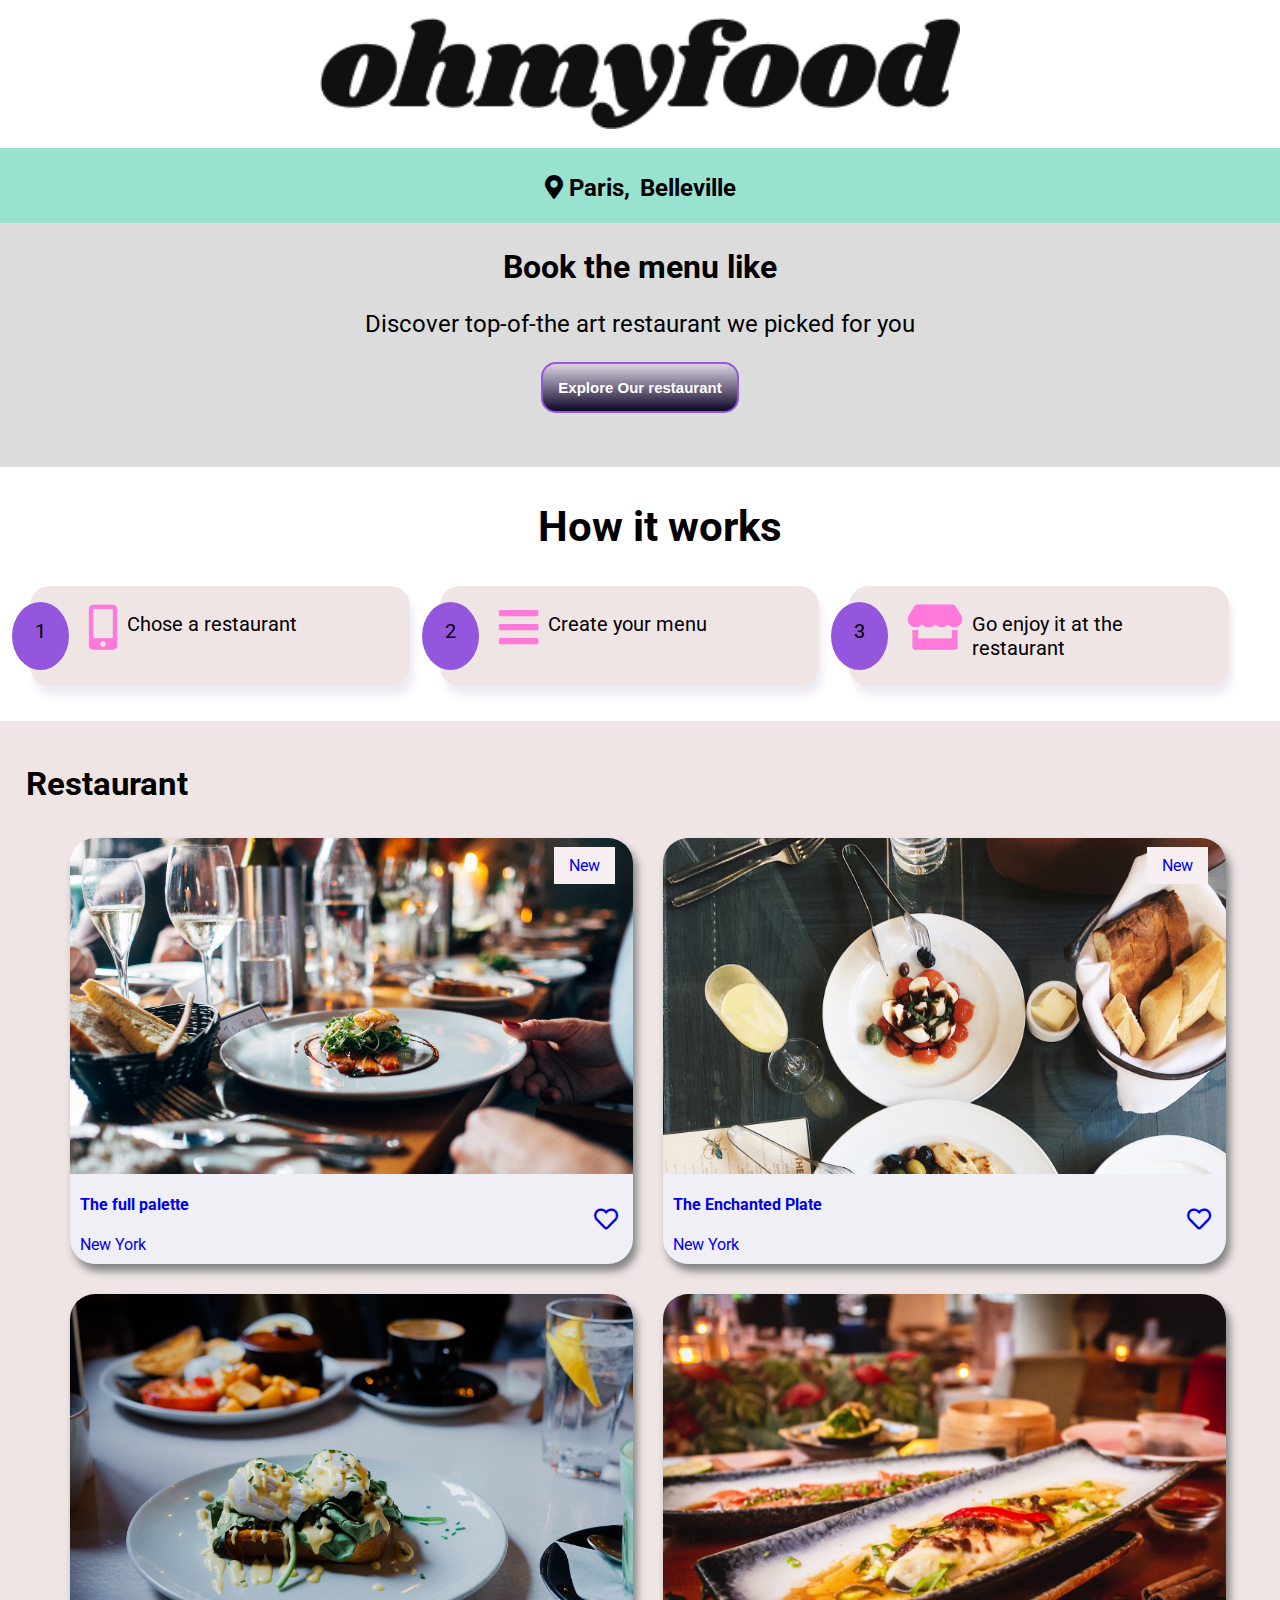
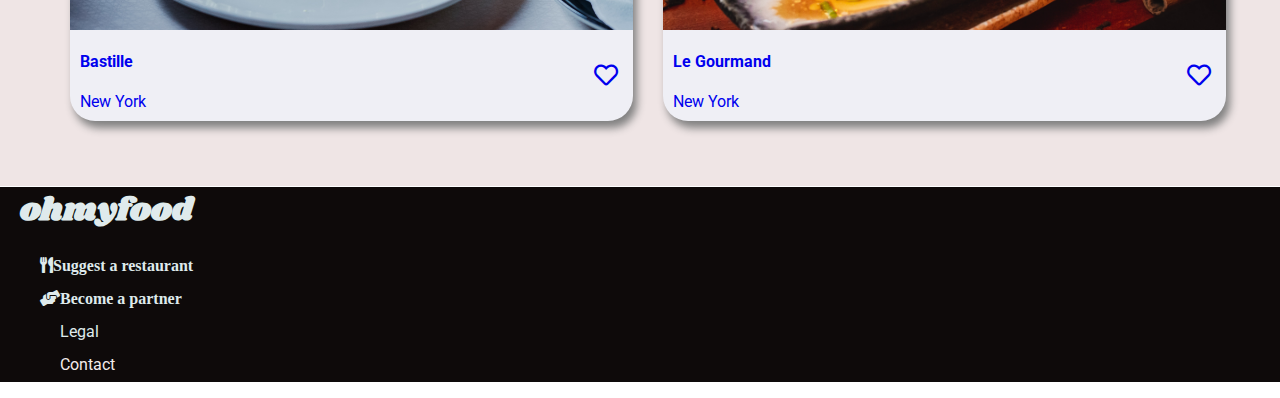
==== index.html @ cc421752 "first commit" ====
<!DOCTYPE html>
<html lang="en">
<head>
    
    <meta charset="UTF-8">
    <meta http-equiv="X-UA-Compatible" content="IE=edge">
    <meta name="viewport" content="width=device-width, initial-scale=1.0">
    <link rel="preconnect" href="https://fonts.googleapis.com">
    <link rel="preconnect" href="https://fonts.gstatic.com" crossorigin>
    <link href="https://fonts.googleapis.com/css2?family=Roboto:wght@300&family=Shrikhand&display=swap" rel="stylesheet">
    <link rel="preconnect" href="https://fonts.googleapis.com">
    <link rel="preconnect" href="https://fonts.gstatic.com" crossorigin>
    <link href="https://fonts.googleapis.com/css2?family=Shrikhand&display=swap" rel="stylesheet">
    <link rel="preconnect" href="https://fonts.googleapis.com">
    <link rel="preconnect" href="https://fonts.gstatic.com" crossorigin>
    <link href="https://fonts.googleapis.com/css2?family=Shrikhand&display=swap" rel="stylesheet">
    <link rel="stylesheet" href="style.css">
    <link rel="stylesheet" href="fontawesome-free-5.15.4-web/css/all.css">
    <link rel="stylesheet" href="desktop.css">
    <link rel="stylesheet" href="tablet.css">
    
    
    <title>ohmyfood</title>
</head>
<body>
    <header>
        <div class="logo">
            <img src="image/logo.png" alt="ohmyfood-logo">
        </div>

        <div class="location">
            
            <p><i class="fas fa-map-marker-alt"></i> Paris,<span class="paris-spac" >Belleville</span> </p>
            
        </div>

        <div class="booking">
            <h1> Book the menu like</h1>
            <p>Discover top-of-the art restaurant we picked for you</p>

            
            <button class="explore-btn">Explore Our restaurant</button>
            
        </div>

        
    </header>

    <!-- how it works section -->

    <section id="how-works">

        <h2>How it works</h2>

        <div class="btn-container">

        <div class="homePage-btn">
            <div class="number-icon">1</div>
            <div class="homePage-icon"><i class="fas fa-mobile-alt"></i></div>
            <div class="paragraph-btn">Chose a restaurant</div>  
        </div>
        <br>
        <div class="homePage-btn">
            <div class="number-icon">2</div>
            <div class="homePage-icon"><i class="fas fa-bars"></i></div>
            <div class="paragraph-btn">Create your menu</div>  
        </div>
        <br>
        <div class="homePage-btn">
            <div class="number-icon">3</div>
            <div class="homePage-icon"><i class="fas fa-store"></i></div>
            <div class="paragraph-btn">Go enjoy it at the restaurant</div>  
        </div>
    </div>

    </section>

            <!-- restaurant section -->

    <main id="main-secsion">

        <h1>Restaurant</h1>

        
        <div class="restaurant-container">


            <div class="restaurant-cards">
            <div class="image-card">
            <a href="full-palette.html">
                <div class="card-head">
                    <span class="lable-new">New</span>
                </div>
                <div class="card-details">
                    <div class="card-title">
                        <h4>The full palette</h4>
                        <span class="city">New York</span>
                    </div>
                    <span><i class="far fa-heart"></i></span>
                </div>
            </a>
            </div>
            </div>

              <div class="restaurant-cards">
            <div class="image-card">
            <a href="enchanted-plate.html">
                <div class="enchanted-plate">
                    <span class="lable-new">New</span>
                </div>
                <div class="card-details">
                    <div class="card-title">
                        <h4>The Enchanted Plate</h4>
                        <span class="city">New York</span>
                    </div>
                    <span><i class="far fa-heart"></i></span>
                </div>
            </a>
            </div>
              </div>

              <div class="restaurant-cards">
                <div class="image-card">
                <a href="bastille.html">
                    <div class="bastille">
                        <span></span>
                    </div>
                    <div class="card-details">
                        <div class="card-title">
                            <h4>Bastille</h4>
                            <span class="city">New York</span>
                        </div>
                        <span><i class="far fa-heart"></i></span>
                    </div>
                </a>
                </div>
                  </div>

                  <div class="restaurant-cards">
                    <div class="image-card">
                    <a href="le-gourmand.html">
                        <div class="le-gourmand">
                            <span></span>
                        </div>
                        <div class="card-details">
                            <div class="card-title">
                                <h4>Le Gourmand</h4>
                                <span class="city">New York</span>
                            </div>
                            <span><i class="far fa-heart"></i></span>
                        </div>
                    </a>
                    </div>
                      </div>

              
            
            
            </div>

    
            
        
    </main>

                    <!-- Footer section -->
    

        <footer>
            <h1>ohmyfood</h1>
            <ul>
              <li>  <i class="fas fa-utensils">Suggest a restaurant</i> </li>
              
              <li>  <i class="fas fa-hands-helping">Become a partner</i> </li>
              
              <li class="fot-but">Legal</li> 
               
              <li class="fot-but"><a href="mailto:magdy.zoki@gmail.com" target="blank">Contact</a></li>
            </ul>
        </footer>

   
    
</body>
</html>
---- style.css ----
@media screen and (max-width: 767px) {
  body {
    padding: 0;
    margin: 0;
    font-family: roboto;
  }
  .logo {
    text-align: center;
    margin-top: 18px;
    margin-bottom: 15px;
  }
  .logo img {
    width: 70%;
  }
  .location {
    border: 2px solid #99E2D0;
    background-color: #99E2D0;
    padding-bottom: 17px;
  }
  .location p {
    text-align: center;
    font-size: 24px;
    font-weight: bold;
  }
  .booking {
    background-color: gainsboro;
    margin-top: -22px;
    text-align: center;
    height: 240px;
    padding-top: 4px;
  }
  .booking p {
    font-size: 24px;
  }
  .booking .explore-btn {
    border: 2px solid #9356DC;
    background: -webkit-gradient(linear, left top, left bottom, from(#593e6d), to(#7d5ce2));
    border-radius: 15px;
    padding: 15px;
    color: white;
    font-size: 15px;
    font-weight: bold;
  }
  /*How it works section*/
  #how-works h2 {
    margin-left: 30px;
    font-size: 30px;
  }
  #how-works .homePage-btn {
    display: -webkit-box;
    display: -ms-flexbox;
    display: flex;
    -webkit-box-orient: horizontal;
    -webkit-box-direction: normal;
        -ms-flex-direction: row;
            flex-direction: row;
    width: 76%;
    border: 0px solid;
    border-radius: 20px;
    background-color: #efe5e5;
    padding: 16px;
    margin-left: 30px;
    -webkit-box-shadow: 4px 10px 8px darkgrey;
            box-shadow: 4px 10px 8px darkgrey;
  }
  #how-works .homePage-btn :hover {
    background-color: blue;
  }
  #how-works .number-icon {
    border: 0px solid;
    border-radius: 50%;
    padding: 11px 15px 10px 15px;
    background-color: #9356DC;
    margin-left: -40px;
  }
  #how-works .homePage-icon {
    margin-left: 20px;
    font-size: 28px;
    color: #FF79DA;
  }
  #how-works .homePage-icon :hover {
    color: blue;
  }
  #how-works .paragraph-btn {
    margin-left: 20px;
    font-size: 17px;
    font-weight: bold;
    padding-top: 7px;
  }
  #main-secsion {
    margin-top: 35px;
    padding-bottom: 50px;
    background-color: #efe5e5;
  }
  #main-secsion h1 {
    font-size: 33px;
    margin-left: 26px;
    padding-top: 43px;
    margin-bottom: 0;
  }
  #main-secsion .restaurant-container {
    display: -webkit-box;
    display: -ms-flexbox;
    display: flex;
    -webkit-box-orient: vertical;
    -webkit-box-direction: normal;
        -ms-flex-direction: column;
            flex-direction: column;
    margin-left: 5px;
  }
  #main-secsion .restaurant-container .restaurant-cards {
    width: 85%;
    margin: 15px;
  }
  #main-secsion .restaurant-container a {
    text-decoration: none;
    width: 100%;
  }
  #main-secsion .restaurant-container .image-card {
    display: -webkit-box;
    display: -ms-flexbox;
    display: flex;
    -webkit-box-orient: vertical;
    -webkit-box-direction: normal;
        -ms-flex-direction: column;
            flex-direction: column;
    -webkit-box-pack: end;
        -ms-flex-pack: end;
            justify-content: flex-end;
    -webkit-box-align: start;
        -ms-flex-align: start;
            align-items: flex-start;
    border-radius: 25px;
    background-color: #efeff5;
    width: 100%;
    padding: 0px;
    margin-left: 7px;
    -webkit-box-shadow: 4px 7px 8px grey;
            box-shadow: 4px 7px 8px grey;
  }
  #main-secsion .restaurant-container .image-card .card-head {
    width: 100%;
    height: 300px;
    background-image: url(image/restaurants/full-palette.jpg.jpg);
    background-size: cover;
    border-top-left-radius: 25px;
    border-top-right-radius: 25px;
    margin: 0;
    padding: 18px;
    width: calc(100% - 36px);
    text-align: right;
    -o-object-fit: cover;
       object-fit: cover;
    height: 180px;
  }
  #main-secsion .restaurant-container .image-card .enchanted-plate {
    background-image: url(image/restaurants/enchanted-plate.jpg);
    height: 300px;
    background-size: cover;
    border-top-left-radius: 25px;
    border-top-right-radius: 25px;
    margin: 0;
    padding: 18px;
    width: calc(100% - 36px);
    text-align: right;
    -o-object-fit: cover;
       object-fit: cover;
    height: 180px;
  }
  #main-secsion .restaurant-container .image-card .bastille {
    background-image: url(image/restaurants/bastille.jpg.jpg);
    height: 300px;
    background-size: cover;
    border-top-left-radius: 25px;
    border-top-right-radius: 25px;
    margin: 0;
    padding: 18px;
    width: calc(100% - 36px);
    text-align: right;
    -o-object-fit: cover;
       object-fit: cover;
    height: 180px;
  }
  #main-secsion .restaurant-container .image-card .le-gourmand {
    background-image: url(image/restaurants/le-gourmand.jpg.jpg);
    height: 300px;
    background-size: cover;
    border-top-left-radius: 25px;
    border-top-right-radius: 25px;
    margin: 0;
    padding: 18px;
    width: calc(100% - 36px);
    text-align: right;
    -o-object-fit: cover;
       object-fit: cover;
    height: 180px;
  }
  #main-secsion .restaurant-container .image-card .lable-new {
    background-color: #f7efef;
    padding: 9px 15px;
  }
  #main-secsion .restaurant-container .image-card .card-details {
    display: -webkit-box;
    display: -ms-flexbox;
    display: flex;
    -webkit-box-orient: horizontal;
    -webkit-box-direction: normal;
        -ms-flex-direction: row;
            flex-direction: row;
    -webkit-box-pack: justify;
        -ms-flex-pack: justify;
            justify-content: space-between;
    width: 100%;
    -webkit-box-align: center;
        -ms-flex-align: center;
            align-items: center;
  }
  #main-secsion .restaurant-container .image-card .card-details .card-title {
    margin-bottom: 10px;
    margin-left: 10px;
  }
  #main-secsion .restaurant-container .image-card .card-details .fa-heart {
    padding-right: 15px;
    font-size: 24px;
  }
  footer {
    background-color: #0e0a0a;
    color: #dfeaec;
    margin-top: -20px;
    width: 100%;
  }
  footer h1 {
    margin-left: 20px;
    font-family: shrikhand;
  }
  footer li {
    list-style-type: none;
    margin-bottom: 6px;
    padding-bottom: 8px;
  }
  footer a {
    color: #f4ecec;
    text-decoration: none;
  }
  footer .fot-but {
    margin-left: 20px;
  }
}
/*# sourceMappingURL=style.css.map */
---- desktop.css ----
@media screen and (min-width: 992px) {
  body {
    font-family: roboto;
    padding: 0;
    margin: 0;
  }
  .logo {
    text-align: center;
    margin-top: 18px;
    margin-bottom: 15px;
  }
  .logo img {
    width: 50%;
    -o-object-fit: cover;
       object-fit: cover;
  }
  .paris-spac {
    margin-left: 10px;
  }
  .location {
    border: 2px solid #99E2D0;
    background-color: #99E2D0;
    padding-bottom: 17px;
  }
  .location p {
    text-align: center;
    font-size: 24px;
    font-weight: bold;
  }
  .booking {
    background-color: gainsboro;
    margin-top: -22px;
    text-align: center;
    height: 240px;
    padding-top: 4px;
  }
  .booking p {
    font-size: 24px;
  }
  .booking .explore-btn {
    border: 2px solid #9356DC;
    background: -webkit-gradient(linear, left top, left bottom, from(#ddd3e4), to(#0f0629));
    border-radius: 15px;
    padding: 15px;
    color: white;
    font-size: 15px;
    font-weight: bold;
  }
  /*How it works section*/
  #how-works h2 {
    margin-left: 40px;
    font-size: 42px;
    text-align: center;
  }
  #how-works .btn-container {
    width: 96%;
    display: -webkit-box;
    display: -ms-flexbox;
    display: flex;
  }
  #how-works .btn-container .homePage-btn {
    display: -webkit-box;
    display: -ms-flexbox;
    display: flex;
    -webkit-box-orient: horizontal;
    -webkit-box-direction: normal;
        -ms-flex-direction: row;
            flex-direction: row;
    width: 76%;
    border: 0px solid;
    border-radius: 20px;
    background-color: #efe5e5;
    padding: 16px;
    margin-left: 30px;
    -webkit-box-shadow: 4px 10px 8px #eeebf3;
            box-shadow: 4px 10px 8px #eeebf3;
  }
  #how-works .btn-container .number-icon {
    border: 0px solid;
    border-radius: 50%;
    padding: 17px 23px 14px 23px;
    background-color: #9356DC;
    margin-left: -34px;
    font-size: 20px;
  }
  #how-works .btn-container .homePage-icon {
    margin-left: 20px;
    font-size: 28px;
    color: #FF79DA;
    font-size: 45px;
  }
  #how-works .btn-container .paragraph-btn {
    font-size: 20px !important;
    padding: 10px !important;
  }
  #main-secsion {
    margin-top: 35px;
    padding-bottom: 50px;
    background-color: #efe5e5;
  }
  #main-secsion h1 {
    font-size: 33px;
    margin-left: 26px;
    padding-top: 43px;
    margin-bottom: 0;
  }
  #main-secsion .restaurant-container {
    width: 100%;
    display: -webkit-box;
    display: -ms-flexbox;
    display: flex;
    -webkit-box-orient: horizontal;
    -webkit-box-direction: normal;
        -ms-flex-direction: row;
            flex-direction: row;
    -ms-flex-wrap: wrap;
        flex-wrap: wrap;
    margin-left: 30px;
    margin-top: 20px;
  }
  #main-secsion .restaurant-container .restaurant-cards {
    width: 44%;
    margin: 15px;
  }
  #main-secsion .restaurant-container a {
    text-decoration: none;
    width: 100%;
  }
  #main-secsion .restaurant-container .image-card {
    display: -webkit-box;
    display: -ms-flexbox;
    display: flex;
    -webkit-box-orient: vertical;
    -webkit-box-direction: normal;
        -ms-flex-direction: column;
            flex-direction: column;
    -webkit-box-pack: end;
        -ms-flex-pack: end;
            justify-content: flex-end;
    -webkit-box-align: start;
        -ms-flex-align: start;
            align-items: flex-start;
    border-radius: 25px;
    background-color: #efeff5;
    width: 100%;
    padding: 0px;
    margin-left: 25px;
    -webkit-box-shadow: 4px 7px 8px grey;
            box-shadow: 4px 7px 8px grey;
  }
  #main-secsion .restaurant-container .card-head {
    width: 100%;
    height: 300px;
    background-image: url(image/restaurants/full-palette.jpg.jpg);
    background-size: cover;
    border-top-left-radius: 25px;
    border-top-right-radius: 25px;
    margin: 0;
    padding: 18px;
    width: calc(100% - 36px);
    text-align: right;
    -o-object-fit: cover;
       object-fit: cover;
  }
  #main-secsion .restaurant-container .enchanted-plate {
    background-image: url(image/restaurants/enchanted-plate.jpg);
    height: 300px;
    background-size: cover;
    border-top-left-radius: 25px;
    border-top-right-radius: 25px;
    margin: 0;
    padding: 18px;
    width: calc(100% - 36px);
    text-align: right;
    -o-object-fit: cover;
       object-fit: cover;
  }
  #main-secsion .restaurant-container .bastille {
    background-image: url(image/restaurants/bastille.jpg.jpg);
    height: 300px;
    background-size: cover;
    border-top-left-radius: 25px;
    border-top-right-radius: 25px;
    margin: 0;
    padding: 18px;
    width: calc(100% - 36px);
    text-align: right;
    -o-object-fit: cover;
       object-fit: cover;
  }
  #main-secsion .restaurant-container .le-gourmand {
    background-image: url(image/restaurants/le-gourmand.jpg.jpg);
    height: 300px;
    background-size: cover;
    border-top-left-radius: 25px;
    border-top-right-radius: 25px;
    margin: 0;
    padding: 18px;
    width: calc(100% - 36px);
    text-align: right;
    -o-object-fit: cover;
       object-fit: cover;
  }
  #main-secsion .restaurant-container .lable-new {
    background-color: #f7efef;
    padding: 9px 15px;
  }
  #main-secsion .restaurant-container .card-details {
    display: -webkit-box;
    display: -ms-flexbox;
    display: flex;
    -webkit-box-orient: horizontal;
    -webkit-box-direction: normal;
        -ms-flex-direction: row;
            flex-direction: row;
    -webkit-box-pack: justify;
        -ms-flex-pack: justify;
            justify-content: space-between;
    width: 100%;
    -webkit-box-align: center;
        -ms-flex-align: center;
            align-items: center;
  }
  #main-secsion .restaurant-container .card-details .card-title {
    margin-bottom: 10px;
    margin-left: 10px;
  }
  #main-secsion .restaurant-container .card-details .fa-heart {
    padding-right: 15px;
    font-size: 24px;
  }
  #main-secsion .restaurant-container .card-details .fa-heart:hover {
    color: blue;
  }
}

footer {
  background-color: #0e0a0a;
  color: #dfeaec;
  margin-top: -20px;
  width: 100%;
}

footer h1 {
  margin-left: 20px;
  font-family: shrikhand;
}

footer li {
  list-style-type: none;
  margin-bottom: 6px;
  padding-bottom: 8px;
}

footer a {
  color: #f4ecec;
  text-decoration: none;
}

footer .fot-but {
  margin-left: 20px;
}
/*# sourceMappingURL=desktop.css.map */
---- tablet.css ----
@media all and (min-width: 768px) and (max-width: 991px) {
  body {
    padding: 0;
    margin: 0;
    font-family: roboto;
  }
  .logo {
    text-align: center;
    margin-top: 18px;
    margin-bottom: 15px;
  }
  .logo img {
    width: 70%;
  }
  .location {
    border: 2px solid #99E2D0;
    background-color: #99E2D0;
    padding-bottom: 17px;
  }
  .location p {
    text-align: center;
    font-size: 24px;
    font-weight: bold;
  }
  .booking {
    background-color: gainsboro;
    margin-top: -22px;
    text-align: center;
    height: 240px;
    padding-top: 4px;
    padding-bottom: 20px;
  }
  .booking p {
    font-size: 24px;
  }
  .booking .explore-btn {
    border: 2px solid #9356DC;
    background-color: #9356DC;
    background: -webkit-gradient(linear, left top, left bottom, from(#593e6d), to(#7d5ce2));
    border-radius: 15px;
    padding: 30px;
    color: white;
    font-size: 25px;
    font-weight: bold;
  }
  /*How it works section*/
  #how-works h2 {
    margin-left: 30px;
    font-size: 30px;
  }
  #how-works .btn-container {
    text-align: -webkit-center;
  }
  #how-works .homePage-btn {
    display: -webkit-box;
    display: -ms-flexbox;
    display: flex;
    -webkit-box-orient: horizontal;
    -webkit-box-direction: normal;
        -ms-flex-direction: row;
            flex-direction: row;
    width: 76%;
    border: 0px solid;
    border-radius: 20px;
    background-color: #efe5e5;
    padding: 16px;
    margin-left: 40px;
    -webkit-box-shadow: 4px 10px 8px darkgrey;
            box-shadow: 4px 10px 8px darkgrey;
  }
  #how-works .homePage-btn :hover {
    background-color: blue;
  }
  #how-works .number-icon {
    border: 0px solid;
    border-radius: 50%;
    padding: 18px 24px 18px 24px;
    background-color: #9356DC;
    margin-left: -40px;
  }
  #how-works .homePage-icon {
    margin-left: 20px;
    font-size: 48px;
    color: #FF79DA;
  }
  #how-works .paragraph-btn {
    margin-left: 20px;
    font-size: 32px;
    font-weight: bold;
    padding-top: 7px;
  }
  #main-secsion {
    margin-top: 35px;
    padding-bottom: 50px;
    background-color: #efe5e5;
  }
  #main-secsion h1 {
    font-size: 33px;
    margin-left: 26px;
    padding-top: 43px;
    margin-bottom: 0;
  }
  #main-secsion .restaurant-container {
    display: -webkit-box;
    display: -ms-flexbox;
    display: flex;
    -webkit-box-orient: vertical;
    -webkit-box-direction: normal;
        -ms-flex-direction: column;
            flex-direction: column;
    margin-left: 30px;
  }
  #main-secsion .restaurant-container .restaurant-cards {
    width: 85%;
    margin: 15px;
  }
  #main-secsion .restaurant-container a {
    text-decoration: none;
    width: 100%;
  }
  #main-secsion .restaurant-container .image-card {
    display: -webkit-box;
    display: -ms-flexbox;
    display: flex;
    -webkit-box-orient: vertical;
    -webkit-box-direction: normal;
        -ms-flex-direction: column;
            flex-direction: column;
    -webkit-box-pack: end;
        -ms-flex-pack: end;
            justify-content: flex-end;
    -webkit-box-align: start;
        -ms-flex-align: start;
            align-items: flex-start;
    border-radius: 25px;
    background-color: #efeff5;
    width: 100%;
    padding: 0px;
    margin-left: 25px;
    -webkit-box-shadow: 4px 7px 8px grey;
            box-shadow: 4px 7px 8px grey;
  }
  #main-secsion .restaurant-container .image-card .card-head {
    width: 100%;
    height: 300px;
    background-image: url(image/restaurants/full-palette.jpg.jpg);
    background-size: cover;
    border-top-left-radius: 25px;
    border-top-right-radius: 25px;
    margin: 0;
    padding: 18px;
    width: calc(100% - 36px);
    text-align: right;
    -o-object-fit: cover;
       object-fit: cover;
  }
  #main-secsion .restaurant-container .image-card .enchanted-plate {
    background-image: url(image/restaurants/enchanted-plate.jpg);
    height: 300px;
    background-size: cover;
    border-top-left-radius: 25px;
    border-top-right-radius: 25px;
    margin: 0;
    padding: 18px;
    width: calc(100% - 36px);
    text-align: right;
    -o-object-fit: cover;
       object-fit: cover;
  }
  #main-secsion .restaurant-container .image-card .bastille {
    background-image: url(image/restaurants/bastille.jpg.jpg);
    height: 300px;
    background-size: cover;
    border-top-left-radius: 25px;
    border-top-right-radius: 25px;
    margin: 0;
    padding: 18px;
    width: calc(100% - 36px);
    text-align: right;
    -o-object-fit: cover;
       object-fit: cover;
  }
  #main-secsion .restaurant-container .image-card .le-gourmand {
    background-image: url(image/restaurants/le-gourmand.jpg.jpg);
    height: 300px;
    background-size: cover;
    border-top-left-radius: 25px;
    border-top-right-radius: 25px;
    margin: 0;
    padding: 18px;
    width: calc(100% - 36px);
    text-align: right;
    -o-object-fit: cover;
       object-fit: cover;
  }
  #main-secsion .restaurant-container .image-card .lable-new {
    background-color: #f7efef;
    padding: 9px 15px;
  }
  #main-secsion .restaurant-container .image-card .card-details {
    display: -webkit-box;
    display: -ms-flexbox;
    display: flex;
    -webkit-box-orient: horizontal;
    -webkit-box-direction: normal;
        -ms-flex-direction: row;
            flex-direction: row;
    -webkit-box-pack: justify;
        -ms-flex-pack: justify;
            justify-content: space-between;
    width: 100%;
    -webkit-box-align: center;
        -ms-flex-align: center;
            align-items: center;
  }
  #main-secsion .restaurant-container .image-card .card-details .card-title {
    margin-bottom: 10px;
    margin-left: 10px;
  }
  #main-secsion .restaurant-container .image-card .card-details h4 {
    font-size: 25px;
  }
  #main-secsion .restaurant-container .image-card .card-details .city {
    font-size: 22px;
  }
  #main-secsion .restaurant-container .image-card .fa-heart {
    padding-right: 15px;
    font-size: 30px;
  }
  footer {
    background-color: #0e0a0a;
    color: #dfeaec;
    margin-top: -20px;
    width: 100%;
  }
  footer h1 {
    margin-left: 20px;
    font-family: shrikhand;
  }
  footer li {
    list-style-type: none;
    margin-bottom: 6px;
    padding-bottom: 8px;
  }
  footer a {
    color: #f4ecec;
    text-decoration: none;
  }
  footer .fot-but {
    margin-left: 20px;
  }
}
/*# sourceMappingURL=tablet.css.map */
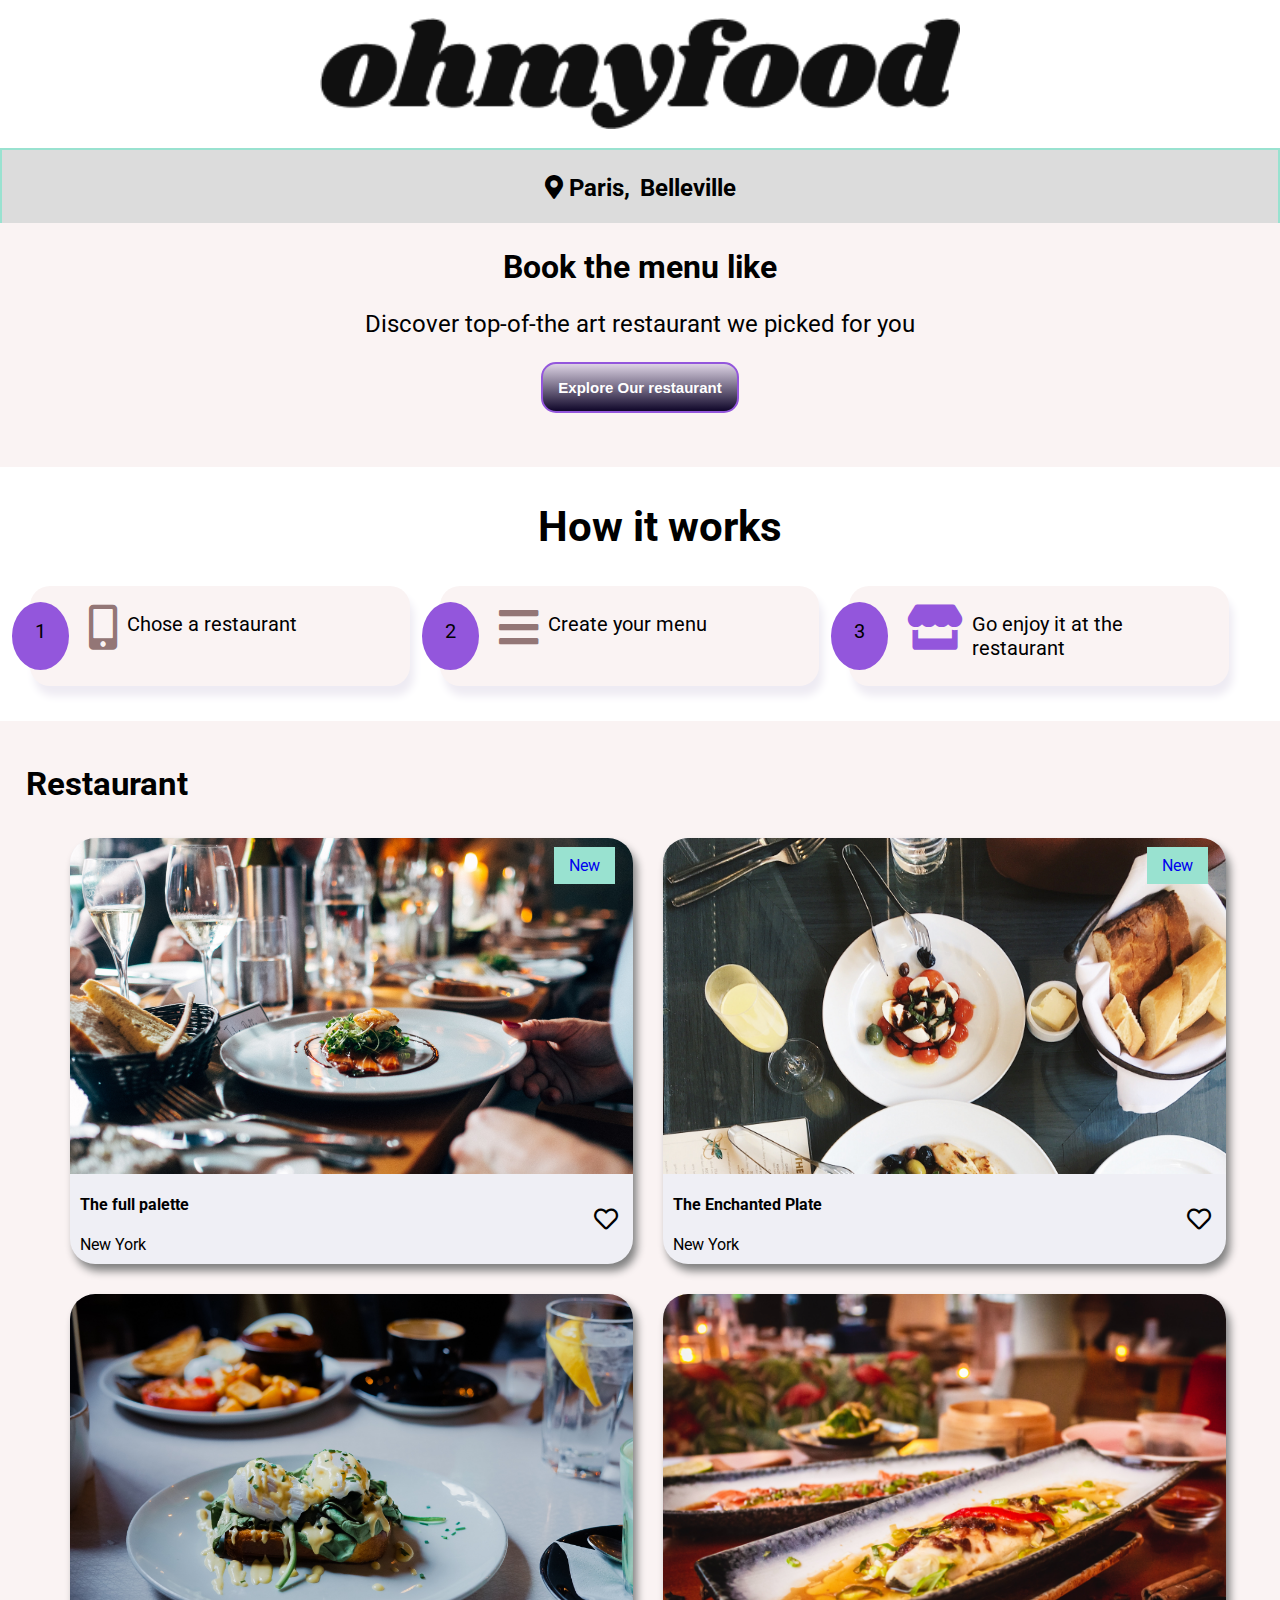
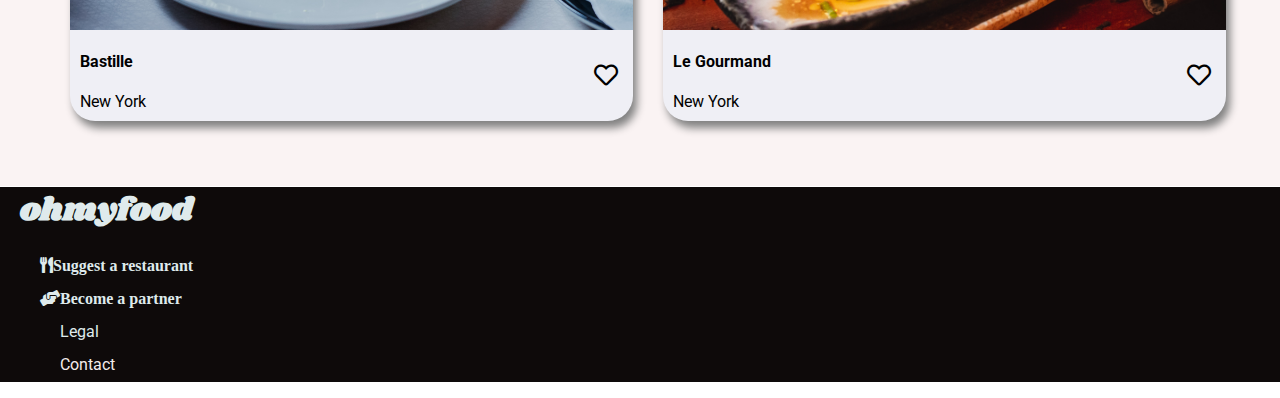
==== commit 41cb1ea7: "colors change" ====
--- a/index.html
+++ b/index.html
@@ -68,7 +68,7 @@
         <br>
         <div class="homePage-btn">
             <div class="number-icon">3</div>
-            <div class="homePage-icon"><i class="fas fa-store"></i></div>
+            <div class="homePage-icon"><i class="fas store fa-store"></i></div>
             <div class="paragraph-btn">Go enjoy it at the restaurant</div>  
         </div>
     </div>
--- a/style.css
+++ b/style.css
@@ -14,7 +14,7 @@
   }
   .location {
     border: 2px solid #99E2D0;
-    background-color: #99E2D0;
+    background-color: gainsboro;
     padding-bottom: 17px;
   }
   .location p {
@@ -23,7 +23,7 @@
     font-weight: bold;
   }
   .booking {
-    background-color: gainsboro;
+    background-color: #faf3f3;
     margin-top: -22px;
     text-align: center;
     height: 240px;
@@ -57,7 +57,7 @@
     width: 76%;
     border: 0px solid;
     border-radius: 20px;
-    background-color: #efe5e5;
+    background-color: #faf3f3;
     padding: 16px;
     margin-left: 30px;
     -webkit-box-shadow: 4px 10px 8px darkgrey;
@@ -76,10 +76,10 @@
   #how-works .homePage-icon {
     margin-left: 20px;
     font-size: 28px;
-    color: #FF79DA;
-  }
-  #how-works .homePage-icon :hover {
-    color: blue;
+    color: #937676;
+  }
+  #how-works .homePage-icon .store {
+    color: #9356DC;
   }
   #how-works .paragraph-btn {
     margin-left: 20px;
@@ -90,7 +90,7 @@
   #main-secsion {
     margin-top: 35px;
     padding-bottom: 50px;
-    background-color: #efe5e5;
+    background-color: #faf3f3;
   }
   #main-secsion h1 {
     font-size: 33px;
@@ -196,7 +196,7 @@
     height: 180px;
   }
   #main-secsion .restaurant-container .image-card .lable-new {
-    background-color: #f7efef;
+    background-color: #99E2D0;
     padding: 9px 15px;
   }
   #main-secsion .restaurant-container .image-card .card-details {
@@ -214,6 +214,7 @@
     -webkit-box-align: center;
         -ms-flex-align: center;
             align-items: center;
+    color: black;
   }
   #main-secsion .restaurant-container .image-card .card-details .card-title {
     margin-bottom: 10px;
--- a/desktop.css
+++ b/desktop.css
@@ -19,7 +19,7 @@
   }
   .location {
     border: 2px solid #99E2D0;
-    background-color: #99E2D0;
+    background-color: gainsboro;
     padding-bottom: 17px;
   }
   .location p {
@@ -28,7 +28,7 @@
     font-weight: bold;
   }
   .booking {
-    background-color: gainsboro;
+    background-color: #faf3f3;
     margin-top: -22px;
     text-align: center;
     height: 240px;
@@ -46,6 +46,12 @@
     font-size: 15px;
     font-weight: bold;
   }
+  .booking .explore-btn:hover {
+    -webkit-box-shadow: 4px 10px 8px #8c6ca3;
+            box-shadow: 4px 10px 8px #8c6ca3;
+    -webkit-animation: name duration timing-function delay iteration-count direction fill-mode;
+            animation: name duration timing-function delay iteration-count direction fill-mode;
+  }
   /*How it works section*/
   #how-works h2 {
     margin-left: 40px;
@@ -69,7 +75,7 @@
     width: 76%;
     border: 0px solid;
     border-radius: 20px;
-    background-color: #efe5e5;
+    background-color: #faf3f3;
     padding: 16px;
     margin-left: 30px;
     -webkit-box-shadow: 4px 10px 8px #eeebf3;
@@ -86,8 +92,11 @@
   #how-works .btn-container .homePage-icon {
     margin-left: 20px;
     font-size: 28px;
-    color: #FF79DA;
+    color: #937676;
     font-size: 45px;
+  }
+  #how-works .btn-container .homePage-icon .store {
+    color: #9356DC;
   }
   #how-works .btn-container .paragraph-btn {
     font-size: 20px !important;
@@ -96,7 +105,7 @@
   #main-secsion {
     margin-top: 35px;
     padding-bottom: 50px;
-    background-color: #efe5e5;
+    background-color: #faf3f3;
   }
   #main-secsion h1 {
     font-size: 33px;
@@ -202,7 +211,7 @@
        object-fit: cover;
   }
   #main-secsion .restaurant-container .lable-new {
-    background-color: #f7efef;
+    background-color: #99E2D0;
     padding: 9px 15px;
   }
   #main-secsion .restaurant-container .card-details {
@@ -220,6 +229,7 @@
     -webkit-box-align: center;
         -ms-flex-align: center;
             align-items: center;
+    color: black;
   }
   #main-secsion .restaurant-container .card-details .card-title {
     margin-bottom: 10px;
--- a/tablet.css
+++ b/tablet.css
@@ -14,7 +14,7 @@
   }
   .location {
     border: 2px solid #99E2D0;
-    background-color: #99E2D0;
+    background-color: gainsboro;
     padding-bottom: 17px;
   }
   .location p {
@@ -23,7 +23,7 @@
     font-weight: bold;
   }
   .booking {
-    background-color: gainsboro;
+    background-color: #faf3f3;
     margin-top: -22px;
     text-align: center;
     height: 240px;
@@ -81,7 +81,10 @@
   #how-works .homePage-icon {
     margin-left: 20px;
     font-size: 48px;
-    color: #FF79DA;
+    color: #937676;
+  }
+  #how-works .homePage-icon .store {
+    color: #9356DC;
   }
   #how-works .paragraph-btn {
     margin-left: 20px;
@@ -92,7 +95,7 @@
   #main-secsion {
     margin-top: 35px;
     padding-bottom: 50px;
-    background-color: #efe5e5;
+    background-color: #faf3f3;
   }
   #main-secsion h1 {
     font-size: 33px;
@@ -194,7 +197,7 @@
        object-fit: cover;
   }
   #main-secsion .restaurant-container .image-card .lable-new {
-    background-color: #f7efef;
+    background-color: #99E2D0;
     padding: 9px 15px;
   }
   #main-secsion .restaurant-container .image-card .card-details {
@@ -212,6 +215,7 @@
     -webkit-box-align: center;
         -ms-flex-align: center;
             align-items: center;
+    color: black;
   }
   #main-secsion .restaurant-container .image-card .card-details .card-title {
     margin-bottom: 10px;
